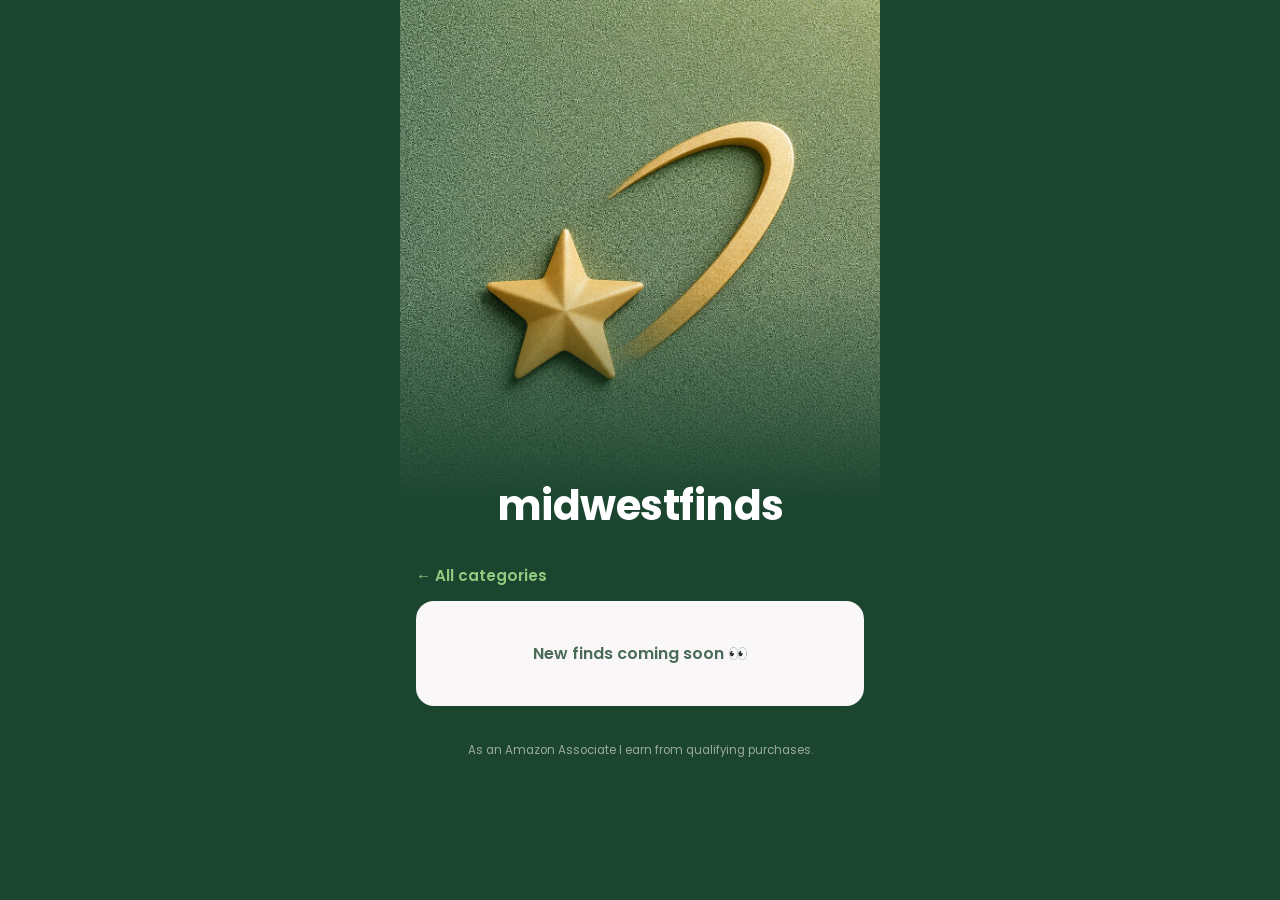
==== home.html @ 25b352ed "midwestfinds link-in-bio site: Beacons layout rebuild Co-Authored-By: Claude Fable 5 <noreply@anthro" ====
<!DOCTYPE html>
<html lang="en">
<head>
<meta charset="utf-8">
<meta name="viewport" content="width=device-width, initial-scale=1">
<title>Home Finds — midwestfinds</title>
<meta name="description" content="Hand-picked home finds from midwestfinds.">
<link rel="preconnect" href="https://fonts.googleapis.com">
<link rel="preconnect" href="https://fonts.gstatic.com" crossorigin>
<link href="https://fonts.googleapis.com/css2?family=Poppins:wght@400;500;600;700&display=swap" rel="stylesheet">
<link rel="stylesheet" href="style.css">
</head>
<body>
<div class="page">
  <a class="hero-link" href="index.html"><div class="hero"><img src="assets/hero.webp" alt="midwestfinds gold star logo"></div></a>
  <h1 class="wordmark">midwestfinds</h1>
  <a class="back" href="index.html">&larr; All categories</a>
  <div class="products">
    <div class="card soon">New finds coming soon 👀</div>
  </div>
  <footer>As an Amazon Associate I earn from qualifying purchases.</footer>
</div>
</body>
</html>
---- style.css ----
:root {
  --green-dark: #1b452f;
  --green-tile: #90cb80;
  --white: #ffffff;
  --card: #f9f7f8;
}

* { margin: 0; padding: 0; box-sizing: border-box; }

body {
  background: var(--green-dark);
  font-family: 'Poppins', -apple-system, BlinkMacSystemFont, sans-serif;
  color: var(--white);
  min-height: 100vh;
}

.page {
  max-width: 480px;
  margin: 0 auto;
  padding-bottom: 48px;
}

/* Hero */
.hero {
  position: relative;
  width: 100%;
  aspect-ratio: 1 / 1.05;
  overflow: hidden;
}

.hero img {
  width: 100%;
  height: 100%;
  object-fit: cover;
  display: block;
}

.hero::after {
  content: '';
  position: absolute;
  inset: 0;
  background: linear-gradient(to bottom, rgba(27,69,47,0) 55%, rgba(27,69,47,0.55) 82%, var(--green-dark) 100%);
}

a.hero-link { display: block; }

/* Wordmark */
h1.wordmark {
  text-align: center;
  font-size: 2.6rem;
  font-weight: 700;
  letter-spacing: -0.5px;
  margin: -30px 0 26px;
  position: relative;
  z-index: 2;
}

/* Category tiles */
.tiles {
  display: flex;
  flex-direction: column;
  gap: 22px;
  padding: 0 16px;
}

a.tile {
  display: flex;
  border-radius: 18px;
  overflow: hidden;
  text-decoration: none;
  background: var(--green-tile);
  min-height: 200px;
}

.tile img {
  width: 45%;
  object-fit: cover;
  display: block;
}

.tile .label {
  flex: 1;
  display: flex;
  align-items: center;
  padding-left: 26px;
  color: var(--green-dark);
  font-size: 1.35rem;
  font-weight: 700;
}

/* Product cards */
.products {
  display: flex;
  flex-direction: column;
  gap: 22px;
  padding: 0 16px;
}

.card {
  background: var(--card);
  border-radius: 18px;
  overflow: hidden;
  color: var(--green-dark);
  text-align: center;
  padding-bottom: 22px;
}

.card img {
  width: 100%;
  display: block;
  background: #fff;
}

.card h2 {
  font-size: 1.15rem;
  font-weight: 700;
  padding: 16px 20px 4px;
}

.card p.blurb {
  font-size: 0.9rem;
  font-weight: 500;
  color: #4a6b58;
  padding: 0 20px 14px;
}

a.buy {
  display: inline-block;
  background: var(--green-dark);
  color: var(--white);
  text-decoration: none;
  font-weight: 700;
  font-size: 1rem;
  padding: 13px 34px;
  border-radius: 999px;
}

.card.soon {
  padding: 40px 20px;
  font-weight: 600;
  color: #4a6b58;
}

/* Back link on category pages */
a.back {
  display: inline-block;
  color: var(--green-tile);
  text-decoration: none;
  font-weight: 600;
  font-size: 0.95rem;
  margin: 0 0 14px 16px;
}

/* Footer disclosure */
footer {
  text-align: center;
  font-size: 0.72rem;
  font-weight: 400;
  color: rgba(255,255,255,0.55);
  padding: 36px 24px 0;
  line-height: 1.5;
}
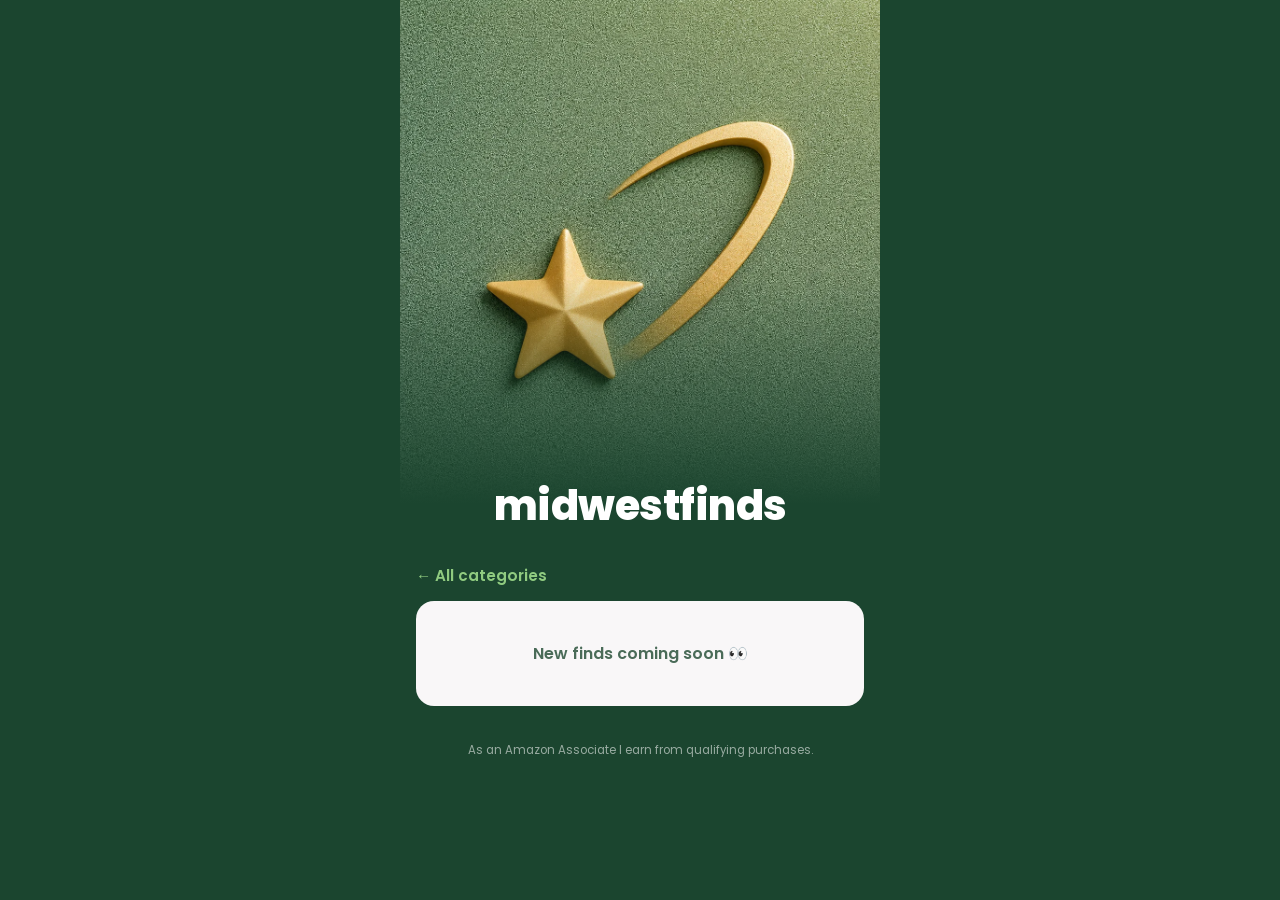
==== commit 2444875e: "Fix product crop, extrabold wordmark Co-Authored-By: Claude Fable 5 <noreply@anthropic.com>" ====
--- a/home.html
+++ b/home.html
@@ -7,7 +7,7 @@
 <meta name="description" content="Hand-picked home finds from midwestfinds.">
 <link rel="preconnect" href="https://fonts.googleapis.com">
 <link rel="preconnect" href="https://fonts.gstatic.com" crossorigin>
-<link href="https://fonts.googleapis.com/css2?family=Poppins:wght@400;500;600;700&display=swap" rel="stylesheet">
+<link href="https://fonts.googleapis.com/css2?family=Poppins:wght@400;500;600;700;800&display=swap" rel="stylesheet">
 <link rel="stylesheet" href="style.css">
 </head>
 <body>
--- a/style.css
+++ b/style.css
@@ -48,7 +48,7 @@
 h1.wordmark {
   text-align: center;
   font-size: 2.6rem;
-  font-weight: 700;
+  font-weight: 800;
   letter-spacing: -0.5px;
   margin: -30px 0 26px;
   position: relative;
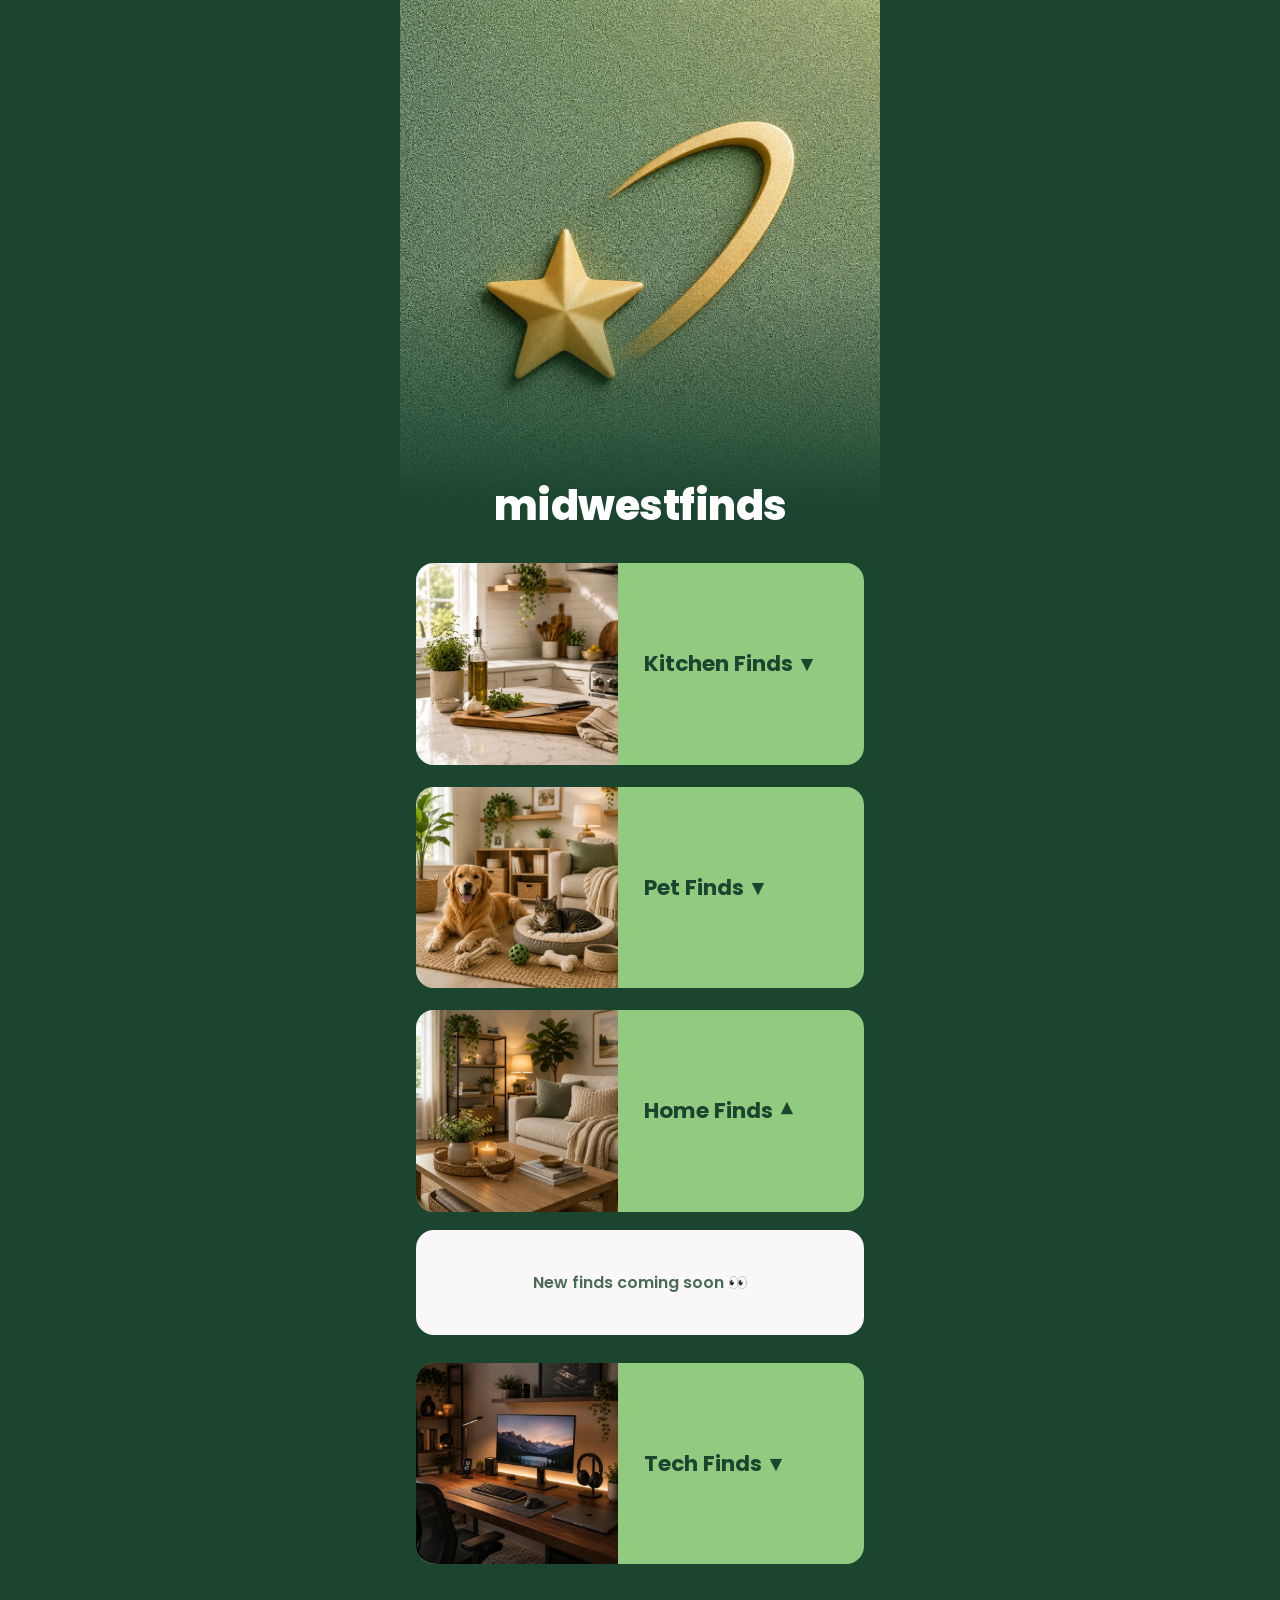
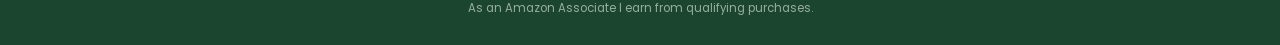
==== commit 34b1f1b5: "Accordion categories: tiles expand/collapse in place, no internal navigation Co-Authored-By: Claude " ====
--- a/home.html
+++ b/home.html
@@ -1,24 +1,6 @@
 <!DOCTYPE html>
-<html lang="en">
-<head>
-<meta charset="utf-8">
-<meta name="viewport" content="width=device-width, initial-scale=1">
-<title>Home Finds — midwestfinds</title>
-<meta name="description" content="Hand-picked home finds from midwestfinds.">
-<link rel="preconnect" href="https://fonts.googleapis.com">
-<link rel="preconnect" href="https://fonts.gstatic.com" crossorigin>
-<link href="https://fonts.googleapis.com/css2?family=Poppins:wght@400;500;600;700;800&display=swap" rel="stylesheet">
-<link rel="stylesheet" href="style.css">
-</head>
-<body>
-<div class="page">
-  <a class="hero-link" href="index.html"><div class="hero"><img src="assets/hero.webp" alt="midwestfinds gold star logo"></div></a>
-  <h1 class="wordmark">midwestfinds</h1>
-  <a class="back" href="index.html">&larr; All categories</a>
-  <div class="products">
-    <div class="card soon">New finds coming soon 👀</div>
-  </div>
-  <footer>As an Amazon Associate I earn from qualifying purchases.</footer>
-</div>
-</body>
-</html>
+<html lang="en"><head><meta charset="utf-8">
+<meta http-equiv="refresh" content="0;url=/#home">
+<link rel="canonical" href="https://shopmidwestfinds.com/#home">
+<title>midwestfinds</title></head>
+<body><a href="/#home">midwestfinds</a></body></html>
